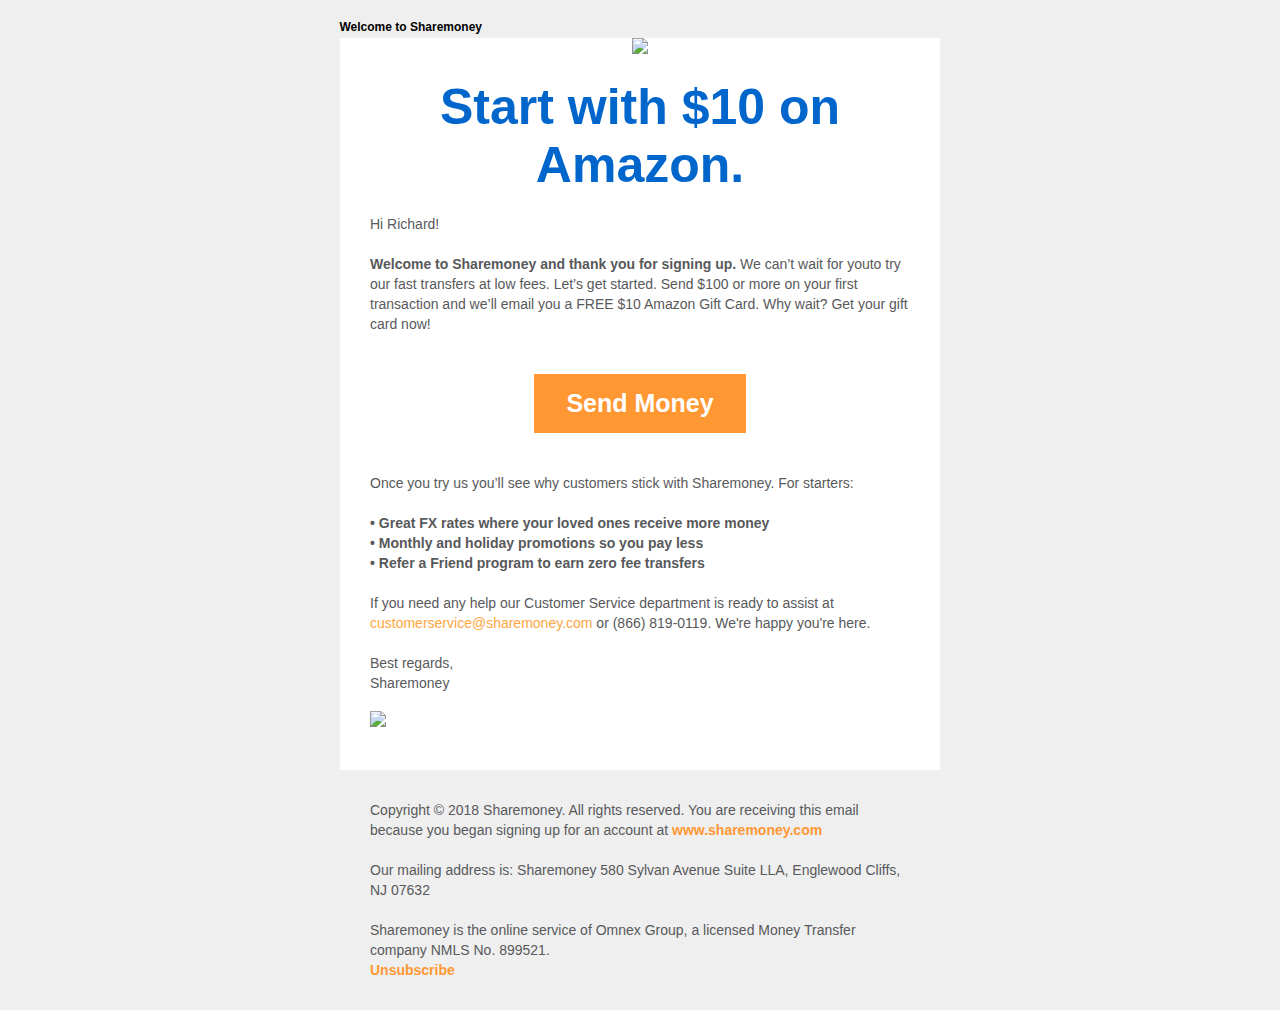
==== index.html @ 627c9953 "Add files via upload" ====
<!DOCTYPE html>
<html xmlns="http://www.w3.org/1999/xhtml" lang="en" xml:lang="en" >
<meta http-equiv="Content-Type" content="text/html; charset=utf-8">
<head>

<title>Welcome to Sharemoney</title>

<meta name="viewport" content="width=device-width, initial-scale=1">

</head>
<head>
  <style type="text/css" id="media-query">
   // *{border:1px solid black;}

    body {
    margin: 0;
    padding: 0; }


  .caja{background-color:white;
    color:#58595B;
    max-width: 600px;
    margin-right: auto;
  margin-left: auto;
margin-top: -20px;
padding-top: 40px;}




    .footer{
    color:#58595B;
     max-width: 600px;

  margin:auto;
  margin-top: 20px;

}



    .header{ max-width: 601px;
      text-align: center;
      margin:auto;
   }


    .button {
      background-color: #FF9833;
      border: none;
      color: white;
      padding: 15px 32px;
      text-align: center;
      text-decoration: none;
      display: inline-block;
      font-size: 25px;
      font-weight: bold;
      margin: 4px 2px;
      cursor: pointer;
  }


  .wrapper {
      text-align: center;
  }


  .button-image {
      background-color: #3AAEE0;
      border: none;
      color: white;
      padding: 15px 32px;
      text-align: center;
      text-decoration: none;
      display: inline-block;
      font-size: 16px;
      margin: 4px 2px;
      cursor: pointer;
  }

  @media (min-width: 610px) {
  .app {
  display: none;
  }
  }

    .app { color:#FF9833;
    text-align: center;
    }

    .app img{margin:10px;
      height:50px;
      width: auto;
    }


    .header img{
    width: 100%;
    height: auto;
      }






      .footer a{color:#FF9833;
        font-weight: bold;
        text-decoration: none;
        margin-top: 20px;
      }

      .refer img{
      width: 100%;
      height: auto;
        }



    </style>
    </head>

    <div style="background-color:#EFEFF0; font-family:'Helvetica Neue', Helvetica, Arial, sans-serif;;">



        <!--header>--->
      <div class="header">
        <div style=" text-align:left;padding-top:20px; padding-bottom:4px; font-size: 12px; font-weight: bold;">Welcome to Sharemoney</div>
         <img src="https://d15k2d11r6t6rl.cloudfront.net/public/users/Integrators/929cb090-e779-401a-b06c-c629ff6b0fea/ap-omnexgroupinc/Asset%202Sharemoney_Banner.png">
     </div>

      <!--cuerpo--->

      <div class="caja">
        <div style="font-size: 50px;text-align: center;color:#0066CC;font-weight: bold; padding-left: 30px;padding-right: 30px; padding-bottom:20px;">Start with $10 on Amazon.</div>
        <div style="font-size: 14px;line-height: 20px; padding-left: 30px;padding-right: 30px;
    ">
          Hi Richard!<br><br>
    <strong>Welcome to Sharemoney and thank you for signing up.</strong> We can’t wait for youto try our fast transfers at low fees. Let’s get started. Send $100 or more on your
    first transaction and we’ll email you a FREE $10 Amazon Gift Card. Why wait?
    Get your gift card now!</div>
        <br><br>
    <div class="wrapper">
        <a href="#" class="button" >Send Money</a>
        </div>
        <br><br>
        <div style="font-size: 14px;line-height: 20px; padding-left: 30px;padding-right: 30px;">Once you try us you’ll see why customers stick with Sharemoney. For starters:<br><br>
          <strong>
    • Great FX rates where your loved ones receive more money<br>
    • Monthly and holiday promotions so you pay less<br>
    • Refer a Friend program to earn zero fee transfers <br></strong><br>
    If you need any help our Customer Service department is ready to assist at
    <a href="mailto:customerservice@sharemoney.com" style=" text-decoration: none; color: #FFA641;
">customerservice@sharemoney.com</a> or (866) 819-0119.
    We're happy you're here.<br><br>
    Best regards,<br>
    Sharemoney</div>
        <br>


            <div>
              <div class="refer" style="font-size: 14px;line-height: 20px; padding-left: 30px;padding-right: 30px;  ">

              <a href=""><img src="images/Welcome_test-refer.png"></a>
        </div>

    </div><br>

      <div class="footer">

       <!--desaparece esto cuando sea mayor a 600 px>--->
         <div class="app" style="background-color:#EFEFF0; font-size: 14px;"><br>Download the free app <br>

           <a href="index.htm"><img src="http://swietarodzina.com.pl/wp-content/uploads/2017/03/App-Store.png"></a>
                  <a href="index.htm"><img src="http://www.thebelgiancafe.co.uk/wp-content/uploads/2014/01/Google-Play.jpg" ></a>

           </div>
      <!--acaba esto>--->


       <div  style="background-color:#EFEFF0; font-size: 14px; line-height: 20px; padding-top: 30px; padding-bottom: 30px; padding-left: 30px;padding-right: 30px;;">
    Copyright © 2018 Sharemoney. All rights reserved.
    You are receiving this email because you began signing up for an account at
         <a href="index.htm">www.sharemoney.com</a><br><br>
    Our mailing address is:
    Sharemoney
    580 Sylvan Avenue Suite LLA, Englewood Cliffs, NJ 07632<br><br>
    Sharemoney is the online service of Omnex Group, a licensed Money Transfer company
    NMLS No. 899521.<br>
         <a href="index.htm">Unsubscribe</a></div>

      </div>

    </div>




    </div>

    </html>
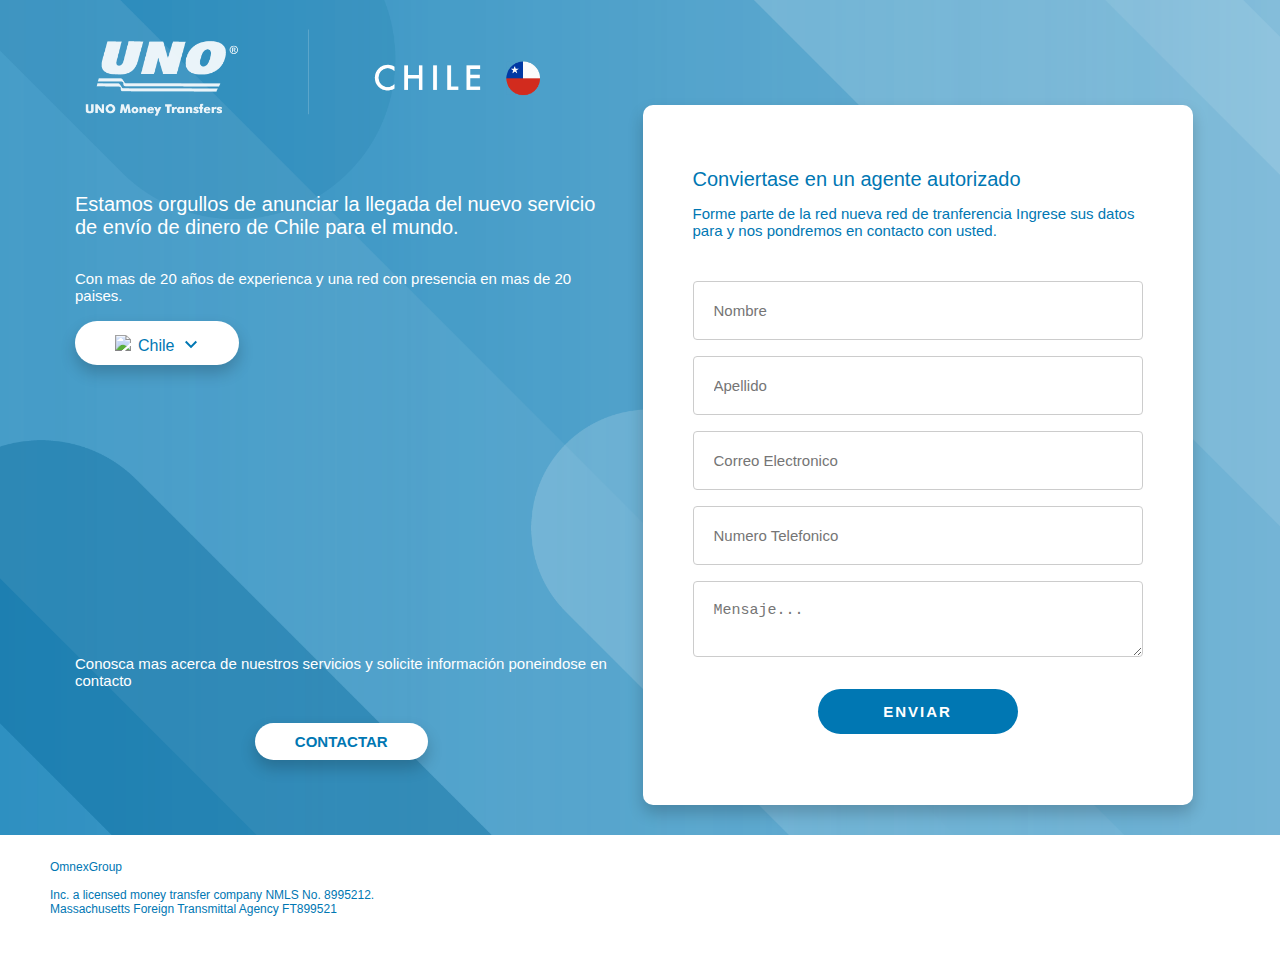
==== commit 1d09efcd: "Add files via upload" ====
--- a/index.html
+++ b/index.html
@@ -1,202 +1,180 @@
 <!DOCTYPE html>
-<html xmlns="http://www.w3.org/1999/xhtml" lang="en" xml:lang="en" >
-<meta http-equiv="Content-Type" content="text/html; charset=utf-8">
+<html>
 <head>
+<meta name="viewport" content="width=device-width, initial-scale=1.0">
+<link rel="stylesheet" href="styles.css">
+</head>
 
-<title>Welcome to Sharemoney</title>
+<body>
+  <main>
+  <div class="logo">
+<img src="images/logo.png" alt="UNO">
+  </div>
 
-<meta name="viewport" content="width=device-width, initial-scale=1">
-
-</head>
-<head>
-  <style type="text/css" id="media-query">
-   // *{border:1px solid black;}
-
-    body {
-    margin: 0;
-    padding: 0; }
-
-
-  .caja{background-color:white;
-    color:#58595B;
-    max-width: 600px;
-    margin-right: auto;
-  margin-left: auto;
-margin-top: -20px;
-padding-top: 40px;}
+  <div class="contenido">
+    <h1>Estamos orgullos de anunciar la llegada
+    del nuevo servicio de envío de dinero
+    de Chile para el mundo.</h1>
+<br>
+Con mas de 20 años de experienca
+y una red con presencia en mas de 20 paises.
+<br><br>
 
 
 
-
-    .footer{
-    color:#58595B;
-     max-width: 600px;
-
-  margin:auto;
-  margin-top: 20px;
-
-}
+  <button class="accordion"><img src="png/cl.png">Chile
+<svg xmlns="https://www.w3.org/2000/svg"
+aria-hidden="true"
+focusable="false"
+width="20px"
+height="20px"
+viewBox="0 0 20 16"
+fill="#0077B3">
+<path d="M7.41 7.84L12 12.42l4.59-4.58L18 9.25l-6 6-6-6z">
+</path><path d="M0-.75h24v24H0z" fill="none"></path></svg></button>
+<div class="panel">
+<p><img src="png/bo.png">Bolivia</p>
+<p><img src="png/py.png">Paraguay</p>
+<p><img src="png/pe.png">Peru</p>
+<p><img src="png/do.png">Republica Dominicana</p>
+<p><img src="png/ht.png">Haiti</p>
+<p><img src="png/co.png">Colombia</p>
+<p><img src="png/sn.png">Senegal</p>
+<p><img src="png/ec.png">Ecuador</p>
+</div>
 
 
 
-    .header{ max-width: 601px;
-      text-align: center;
-      margin:auto;
-   }
+<script>
+var acc = document.getElementsByClassName("accordion");
+var i;
+
+for (i = 0; i < acc.length; i++) {
+  acc[i].addEventListener("click", function() {
+    this.classList.toggle("active");
+    var panel = this.nextElementSibling;
+    if (panel.style.maxHeight){
+      panel.style.maxHeight = null;
+    } else {
+      panel.style.maxHeight = panel.scrollHeight + "px";
+    }
+  });
+}
+</script>
 
 
-    .button {
-      background-color: #FF9833;
-      border: none;
-      color: white;
-      padding: 15px 32px;
-      text-align: center;
-      text-decoration: none;
-      display: inline-block;
-      font-size: 25px;
-      font-weight: bold;
-      margin: 4px 2px;
-      cursor: pointer;
-  }
+<div class="paises">
 
 
-  .wrapper {
-      text-align: center;
-  }
+  <div class="dropdown">
+    <button class="dropbtn"><img src="png/cl.png">Chile
+<svg xmlns="https://www.w3.org/2000/svg"
+aria-hidden="true"
+focusable="false"
+width="20px"
+height="20px"
+viewBox="0 0 20 16"
+fill="#0077B3">
+<path d="M7.41 7.84L12 12.42l4.59-4.58L18 9.25l-6 6-6-6z">
+</path><path d="M0-.75h24v24H0z" fill="none"></path></svg>
+    </button>
 
 
-  .button-image {
-      background-color: #3AAEE0;
-      border: none;
-      color: white;
-      padding: 15px 32px;
-      text-align: center;
-      text-decoration: none;
-      display: inline-block;
-      font-size: 16px;
-      margin: 4px 2px;
-      cursor: pointer;
-  }
+    <div class="dropdown-content">
+      <!--
+      <a href="#">Bolivia</a>
+      <a href="#">Bolivia</a>
+      <a href="#">Bolivia</a>
+      <a href="#">Colombia</a>
+      <a href="#">Republica Dominicana</a>
+      <a href="#">Senegal</a>
+      <a href="#">Haiti</a>
+      <a href="#">Ecuador</a>
+    -->
 
-  @media (min-width: 610px) {
-  .app {
-  display: none;
-  }
-  }
-
-    .app { color:#FF9833;
-    text-align: center;
-    }
-
-    .app img{margin:10px;
-      height:50px;
-      width: auto;
-    }
-
-
-    .header img{
-    width: 100%;
-    height: auto;
-      }
-
-
-
-
-
-
-      .footer a{color:#FF9833;
-        font-weight: bold;
-        text-decoration: none;
-        margin-top: 20px;
-      }
-
-      .refer img{
-      width: 100%;
-      height: auto;
-        }
-
-
-
-    </style>
-    </head>
-
-    <div style="background-color:#EFEFF0; font-family:'Helvetica Neue', Helvetica, Arial, sans-serif;;">
-
-
-
-        <!--header>--->
-      <div class="header">
-        <div style=" text-align:left;padding-top:20px; padding-bottom:4px; font-size: 12px; font-weight: bold;">Welcome to Sharemoney</div>
-         <img src="https://d15k2d11r6t6rl.cloudfront.net/public/users/Integrators/929cb090-e779-401a-b06c-c629ff6b0fea/ap-omnexgroupinc/Asset%202Sharemoney_Banner.png">
-     </div>
-
-      <!--cuerpo--->
-
-      <div class="caja">
-        <div style="font-size: 50px;text-align: center;color:#0066CC;font-weight: bold; padding-left: 30px;padding-right: 30px; padding-bottom:20px;">Start with $10 on Amazon.</div>
-        <div style="font-size: 14px;line-height: 20px; padding-left: 30px;padding-right: 30px;
-    ">
-          Hi Richard!<br><br>
-    <strong>Welcome to Sharemoney and thank you for signing up.</strong> We can’t wait for youto try our fast transfers at low fees. Let’s get started. Send $100 or more on your
-    first transaction and we’ll email you a FREE $10 Amazon Gift Card. Why wait?
-    Get your gift card now!</div>
-        <br><br>
-    <div class="wrapper">
-        <a href="#" class="button" >Send Money</a>
-        </div>
-        <br><br>
-        <div style="font-size: 14px;line-height: 20px; padding-left: 30px;padding-right: 30px;">Once you try us you’ll see why customers stick with Sharemoney. For starters:<br><br>
-          <strong>
-    • Great FX rates where your loved ones receive more money<br>
-    • Monthly and holiday promotions so you pay less<br>
-    • Refer a Friend program to earn zero fee transfers <br></strong><br>
-    If you need any help our Customer Service department is ready to assist at
-    <a href="mailto:customerservice@sharemoney.com" style=" text-decoration: none; color: #FFA641;
-">customerservice@sharemoney.com</a> or (866) 819-0119.
-    We're happy you're here.<br><br>
-    Best regards,<br>
-    Sharemoney</div>
-        <br>
-
-
-            <div>
-              <div class="refer" style="font-size: 14px;line-height: 20px; padding-left: 30px;padding-right: 30px;  ">
-
-              <a href=""><img src="images/Welcome_test-refer.png"></a>
-        </div>
-
-    </div><br>
-
-      <div class="footer">
-
-       <!--desaparece esto cuando sea mayor a 600 px>--->
-         <div class="app" style="background-color:#EFEFF0; font-size: 14px;"><br>Download the free app <br>
-
-           <a href="index.htm"><img src="http://swietarodzina.com.pl/wp-content/uploads/2017/03/App-Store.png"></a>
-                  <a href="index.htm"><img src="http://www.thebelgiancafe.co.uk/wp-content/uploads/2014/01/Google-Play.jpg" ></a>
-
-           </div>
-      <!--acaba esto>--->
-
-
-       <div  style="background-color:#EFEFF0; font-size: 14px; line-height: 20px; padding-top: 30px; padding-bottom: 30px; padding-left: 30px;padding-right: 30px;;">
-    Copyright © 2018 Sharemoney. All rights reserved.
-    You are receiving this email because you began signing up for an account at
-         <a href="index.htm">www.sharemoney.com</a><br><br>
-    Our mailing address is:
-    Sharemoney
-    580 Sylvan Avenue Suite LLA, Englewood Cliffs, NJ 07632<br><br>
-    Sharemoney is the online service of Omnex Group, a licensed Money Transfer company
-    NMLS No. 899521.<br>
-         <a href="index.htm">Unsubscribe</a></div>
-
-      </div>
+    <div class="divTable blueTable">
+<div class="divTableBody">
+<div class="divTableRow">
+<div class="divTableCell"><img src="png/bo.png">Bolivia</div>
+<div class="divTableCell"><img src="png/py.png">Paraguay</div>
+</div>
+<div class="divTableRow">
+<div class="divTableCell"><img src="png/pe.png">Peru</div>
+<div class="divTableCell"><img src="png/co.png">Colombia</div>
+</div>
+<div class="divTableRow">
+<div class="divTableCell"><img src="png/do.png">Republica Dominicana</div>
+<div class="divTableCell"><img src="png/sn.png">Senegal</div>
+</div>
+<div class="divTableRow">
+<div class="divTableCell"><img src="png/ht.png">Haiti</div>
+<div class="divTableCell"><img src="png/ec.png">Ecuador</div>
+</div>
+</div>
+</div>
 
     </div>
 
+</div>
+</div>
+
+<br><br>
+  Conosca mas acerca de nuestros servicios
+y solicite información poneindose en contacto
+
+<div class="wrapper">
+  <br><br>
+<a href="mailto:ventas@unomoneytransfer.cl" class="botone">
+CONTACTAR</a></div>
 
 
+</div>
+</div>
 
+  </div>
+  <div class="formulario">
+
+<div class="formulario-tabla">
+
+
+    <h1>Conviertase en un
+agente autorizado </h1>
+
+Forme parte de la red nueva red de tranferencia
+Ingrese sus datos para y nos pondremos en contacto
+con usted.
+<br><br><br>
+
+
+<form action="/contact_form-handler.php">
+    <label for="fname"></label>
+    <input type="text" class="form-control" name="name" placeholder="Nombre">
+
+    <label for="lname"></label>
+    <input type="text" class="form-control" name="lastname" placeholder="Apellido">
+
+    <label for="correo"></label>
+    <input type="text" class="form-control" name="email" placeholder="Correo Electronico">
+
+    <label for="numero"></label>
+    <input type="text" class="form-control" name="number" placeholder="Numero Telefonico">
+
+    <textarea name="message" class="form-control" placeholder="Mensaje..." ></textarea>
+    <br><br>
+<div class="wrapper">
+
+
+    <input type="submit" value="ENVIAR">
     </div>
+  </form>
 
-    </html>
+</div>
+</div>
+
+     </main>
+     <div class="footer">OmnexGroup<br><br>
+     Inc. a licensed money transfer company NMLS No. 8995212.<br>
+   Massachusetts Foreign Transmittal Agency FT899521</div>
+
+   </body>
+   </html>
--- a/styles.css
+++ b/styles.css
@@ -0,0 +1,324 @@
+/*{border:solid}*/
+main{
+  display: grid;
+  grid-gap:5px;
+ }
+/* para que se esciba inline
+main > * {
+    display: flex;
+} */
+
+body{color:white;
+  margin: 0;
+  font-family: 'Futura', sans-serif;
+  font-size:15px;
+}
+
+main{
+  background-image:url("images/background.png");
+  background-repeat:no-repeat;
+    background-size:cover;
+    min-height: 85vh;
+}
+
+.logo img{max-height: 100px;
+  max-width: 90vw;
+}
+
+.logo{padding: 25px;
+  max-height: 100px;
+}
+
+
+.contenido{padding: 25px;
+  margin-left: 5px;
+  margin-right: 5px;
+margin-bottom: 50px;
+margin-top: 50px;
+}
+
+
+.contenido h1{
+max-width: 600px;
+font-size: 20px;
+font-weight:lighter;}
+
+.paises{
+  height: 300px;
+}
+
+
+.wrapper {max-width: 600px;
+    text-align: center;
+}
+
+.botone{
+  background-color: #FFFFFF;
+  border: none;
+  color: #0077B3;
+  padding: 10px 40px;
+  text-align: center;
+  text-decoration: none;
+  display: inline-block;
+  font-size: 15px;
+  font-weight: bold;
+  cursor: pointer;
+  border-radius: 50px;
+  box-shadow: 0px 8px 16px 0px rgba(0,0,0,0.2);
+}
+
+
+
+.formulario-tabla{color:#0077B3;
+  background-color: white;
+  box-shadow: 0px 8px 16px 0px rgba(0,0,0,0.2);
+  padding: 30px;
+}
+
+
+.formulario h1{font-size: 20px;
+  font-weight: lighter;
+}
+
+function formSubmit() {
+    document.forms["myForm"].submit();
+}
+
+.footer{height: 95px;
+  color:#0077B3;
+  background-color: white;
+  padding: 25px;
+  max-height: 100px;
+  font-size: 12px;
+}
+
+
+@media(max-width: 600px){
+.paises{display: none;}
+}
+
+/*desktop*/
+@media(min-width: 600px){
+main{
+ grid-template-columns: 1fr 1fr;
+ grid-template-rows: 100px 1fr ;
+ }
+
+.logo{margin-left: 50px;
+  grid-row: 1/2;
+}
+
+  .contenido{margin-left: 50px;
+  grid-column: 1/2;
+  grid-row: 2/3;
+    }
+
+  .formulario{
+  grid-column: 2/3;
+  grid-row: 2/3;
+    }
+
+.formulario-tabla{
+min-width: 400px;
+max-width: 450px;
+border-radius: 10px;
+padding: 50px;
+height: 600px;
+}
+
+.footer{ margin-left: 25px;
+}
+
+.accordion{
+  display: none;
+}
+
+
+}
+
+
+
+/*form*/
+
+
+
+input[type=text], select {
+    width: 100%;
+    padding: 20px 20px;
+    margin: 8px 0;
+    display: inline-block;
+    border: 1px solid #ccc;
+    border-radius: 4px;
+    box-sizing: border-box;
+    font-size: 15px;
+
+}
+
+
+
+input[type=submit] {
+    width: 200px;
+    background-color: #0077B3;
+    color: white;
+    padding: 14px 20px;
+    margin: 4px 0;
+    border: none;
+    border-radius: 50px;
+    cursor: pointer;
+    font-size: 15px;
+    font-weight: bold;
+    letter-spacing: 2px;
+}
+
+input[type=submit]:hover {
+    background-color: #00597C;
+}
+
+
+
+
+/*DROPDOWN DESKTOP*/
+
+
+.dropbtn {
+    background-color: #FFFFFF;
+    color: #0077B3;
+    padding: 10px 40px;
+    font-size: 16px;
+    border: none;
+    border-radius: 50px;
+    box-shadow: 0px 8px 16px 0px rgba(0,0,0,0.2);
+}
+
+.dropdown {
+    position: relative;
+    display: inline-block;
+}
+
+.dropdown-content {
+    display: none;
+    position: absolute;
+    background-color: #FFFFFF;
+    width: 400px;
+    box-shadow: 0px 8px 16px 0px rgba(0,0,0,0.2);
+    z-index: 1;
+}
+
+.dropdown-content a {
+    color: grey;
+    padding: 12px 10px;
+    text-decoration: none;
+    display: block;
+}
+
+.dropdown-content a:hover {background-color: #ddd;
+border-radius: 20px 20px 20px 20px}
+
+.dropdown:hover .dropdown-content {
+  border-radius: 00px 20px 20px 20px;
+  display: block;}
+
+.dropdown:hover .dropbtn {
+border-radius: 20px 20px 00px 00px;
+}
+
+
+
+/*TABLA*/
+
+div.blueTable {
+}
+.divTable.blueTable .divTableCell, .divTable.blueTable .divTableHead {
+border-right: 50px solid rgba(76, 175, 80, 0.00);
+padding-left: 20px;
+padding-top: 20px;
+padding-bottom: 20px;
+white-space: nowrap;
+}
+.divTable.blueTable .divTableBody .divTableCell {
+  font-size: 15px;
+  color: #0077B3;
+}
+
+.divTable{ display: table; }
+.divTableRow { display: table-row; }
+.divTableHeading { display: table-header-group;}
+.divTableCell, .divTableHead { display: table-cell;}
+.divTableHeading { display: table-header-group;}
+.divTableFoot { display: table-footer-group;}
+.divTableBody { display: table-row-group;}
+
+.divTable img{
+margin-right: 7px;
+}
+
+.dropbtn img{
+  margin-right: 7px;
+}
+
+
+
+/*accordion*/
+
+
+.accordion {
+    background-color: #eee;
+    color: #444;
+    cursor: pointer;
+    padding: 18px;
+
+    border: none;
+    text-align: left;
+    outline: none;
+    font-size: 20px;
+    transition: 0.4s;
+
+    background-color: #FFFFFF;
+    color: #0077B3;
+    padding: 10px 25px;
+    font-size: 16px;
+    border: none;
+    border-radius: 50px;
+    box-shadow: 0px 8px 16px 0px rgba(0,0,0,0.2);
+
+}
+
+.active, .accordion:hover {
+    box-shadow: 0px 8px 16px 0px rgba(0,0,0,0.0);
+    border-radius: 20px 20px 00px 00px;
+}
+
+.panel {
+    padding: 0 18px;
+    background-color: white;
+    max-height: 0;
+    overflow: hidden;
+    transition: max-height 0.2s ease-out;
+
+    box-shadow: 0px 8px 16px 0px rgba(0,0,0,0.2);
+    border-radius: 00px 20px 20px 20px;
+    padding-left: 25px;
+    color: #0077B3;
+ }
+
+ .accordion img{
+   margin-right: 10px;
+ }
+
+ .panel img{
+   margin-right: 10px;
+ }
+
+
+/*mensajedetexto*/
+
+.form-control{
+  width: 100%;
+  padding: 20px 20px;
+  margin: 8px 0;
+  display: inline-block;
+  border: 1px solid #ccc;
+  border-radius: 4px;
+  box-sizing: border-box;
+  font-size: 15px;
+}
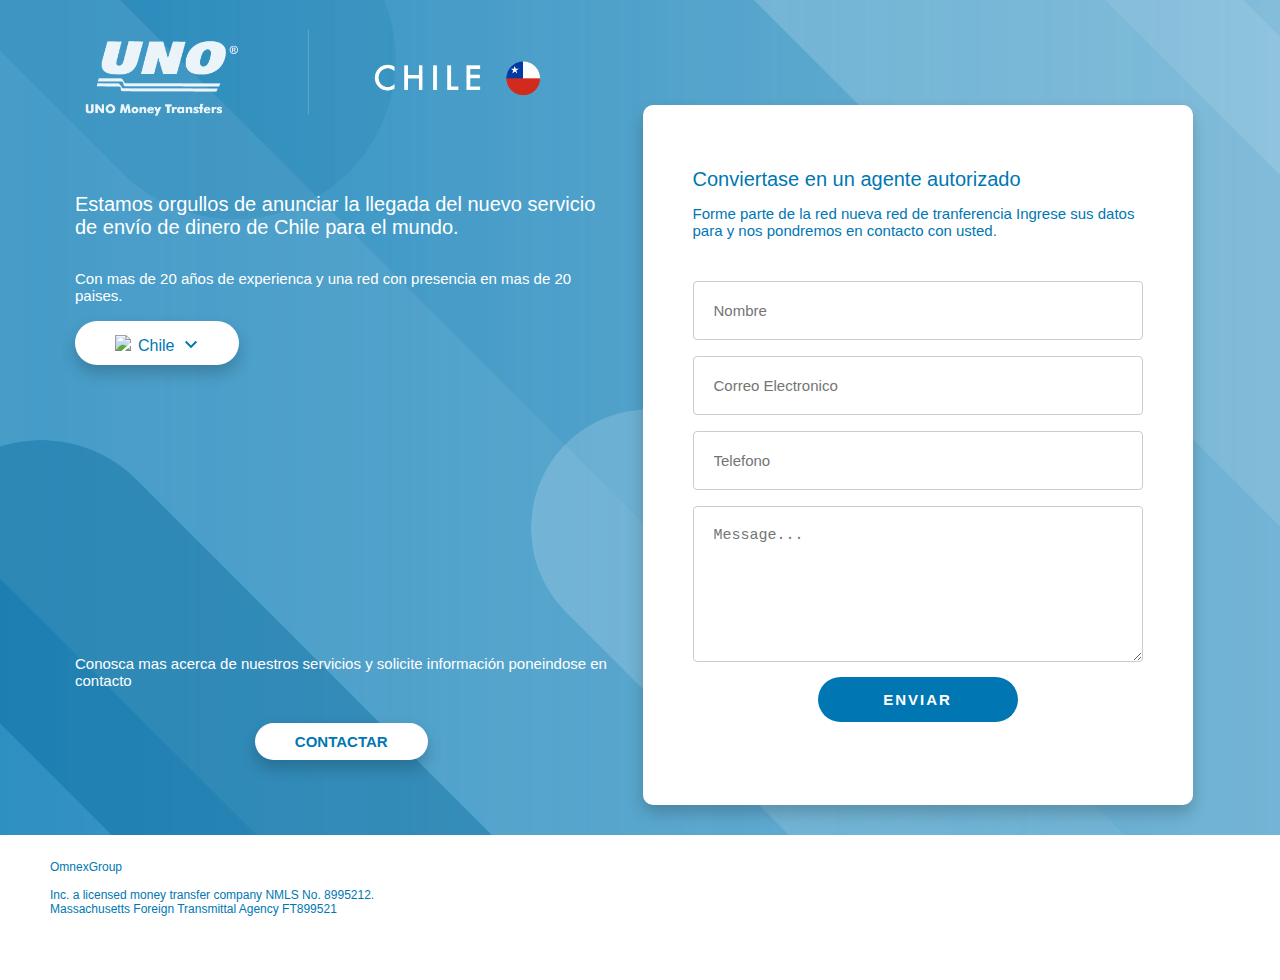
==== commit 6d22a025: "Add files via upload" ====
--- a/index.html
+++ b/index.html
@@ -144,9 +144,19 @@
 Ingrese sus datos para y nos pondremos en contacto
 con usted.
 <br><br><br>
-
-
-<form action="/contact_form-handler.php">
+<!--nuevaforma  -->
+<form class="contact-form" action="contactform.php" method="post">
+  <input type="text" name="name" placeholder="Nombre">
+  <input type="text" name="mail" placeholder="Correo Electronico">
+  <input type="text" name="subject" placeholder="Telefono">
+  <textarea name="message" class="form-control" placeholder="Message..."></textarea>
+<div class="wrapper">
+  <!--submit boton <input type="submit" name="submit">SEND MAIL</button> -->
+  <input type="submit" value="ENVIAR">
+  </div>
+</form>
+<!--vieja
+<form action="/contact-form-handler.php">
     <label for="fname"></label>
     <input type="text" class="form-control" name="name" placeholder="Nombre">
 
@@ -159,15 +169,14 @@
     <label for="numero"></label>
     <input type="text" class="form-control" name="number" placeholder="Numero Telefonico">
 
-    <textarea name="message" class="form-control" placeholder="Mensaje..." ></textarea>
+    <textarea name="message" class="form-control" placeholder="Mensaje..." type="text" >
+    </textarea>
     <br><br>
 <div class="wrapper">
-
-
     <input type="submit" value="ENVIAR">
     </div>
   </form>
-
+forma  -->
 </div>
 </div>
 
--- a/styles.css
+++ b/styles.css
@@ -315,6 +315,7 @@
 .form-control{
   width: 100%;
   padding: 20px 20px;
+  padding-bottom: 100px;
   margin: 8px 0;
   display: inline-block;
   border: 1px solid #ccc;
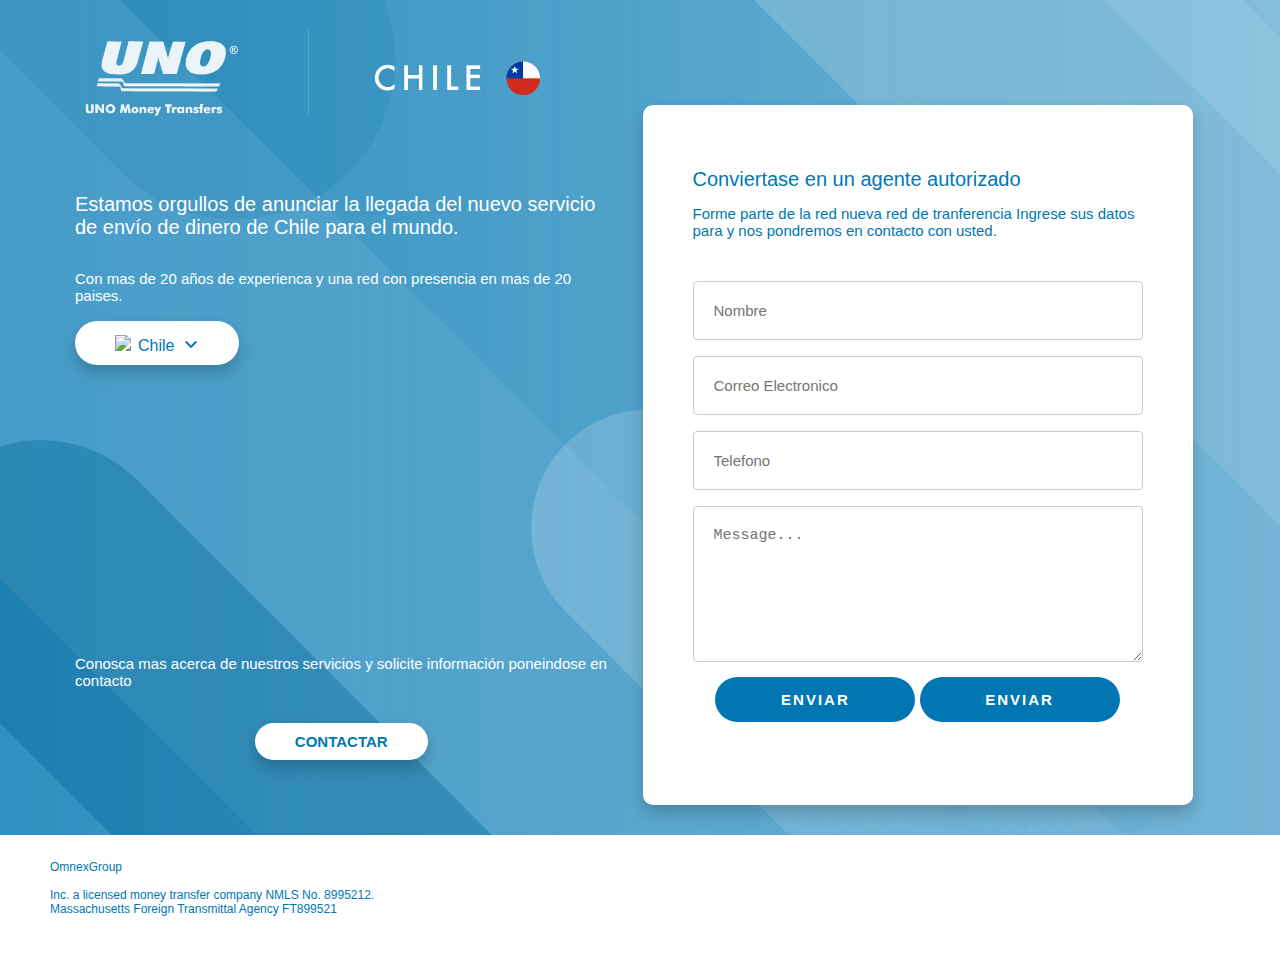
==== commit ca4e63c7: "Add files via upload" ====
--- a/index.html
+++ b/index.html
@@ -151,7 +151,7 @@
   <input type="text" name="subject" placeholder="Telefono">
   <textarea name="message" class="form-control" placeholder="Message..."></textarea>
 <div class="wrapper">
-  <!--submit boton <input type="submit" name="submit">SEND MAIL</button> -->
+  <input type="submit" name="submit" value="ENVIAR"></button> 
   <input type="submit" value="ENVIAR">
   </div>
 </form>
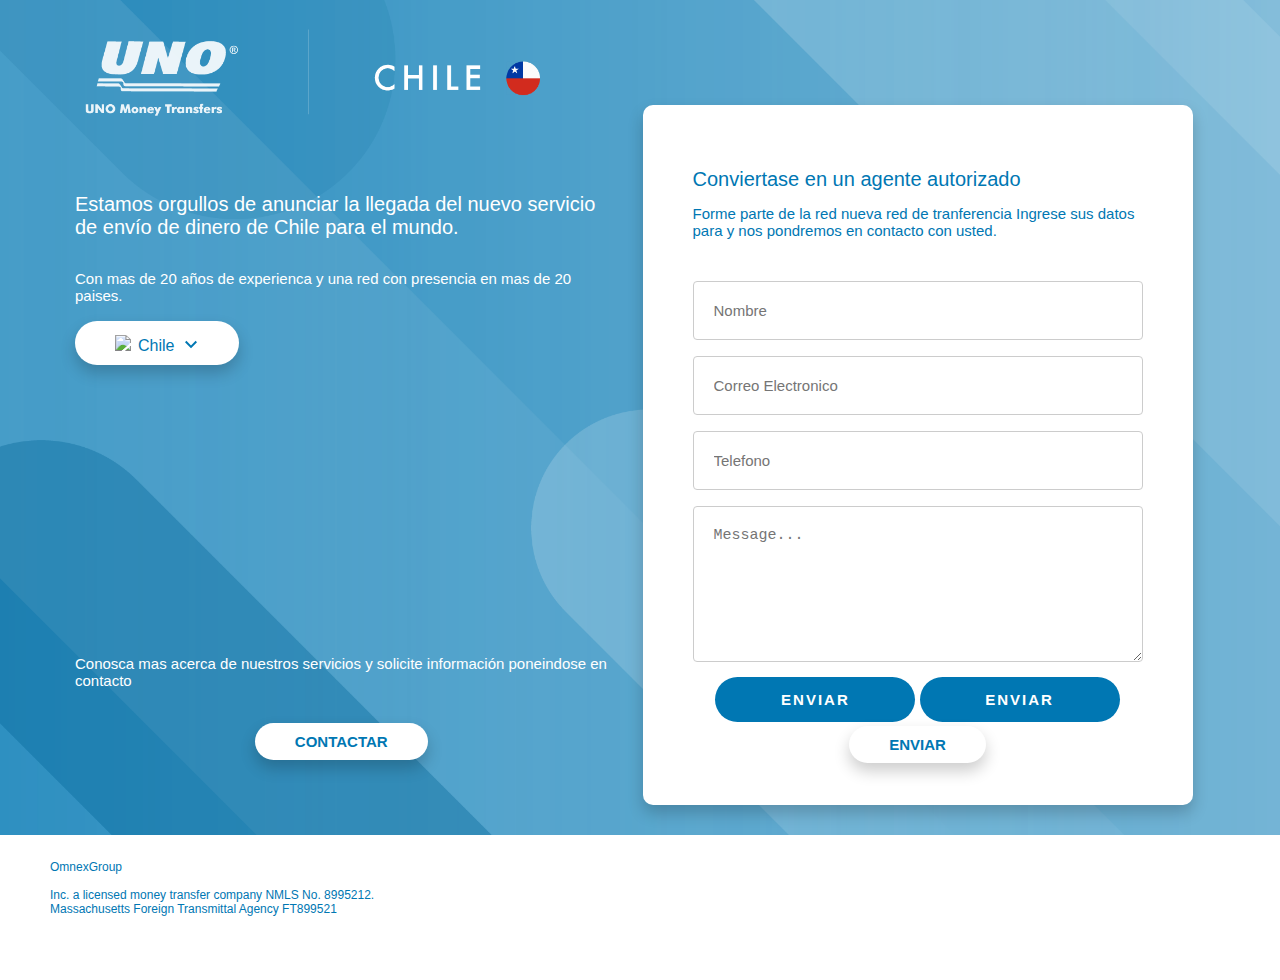
==== commit b28434ab: "Add files via upload" ====
--- a/index.html
+++ b/index.html
@@ -151,8 +151,9 @@
   <input type="text" name="subject" placeholder="Telefono">
   <textarea name="message" class="form-control" placeholder="Message..."></textarea>
 <div class="wrapper">
-  <input type="submit" name="submit" value="ENVIAR"></button> 
-  <input type="submit" value="ENVIAR">
+  <input type="submit" name="submit" value="ENVIAR"></button>
+  <input type="submit" value="ENVIAR" >
+  <input type="button" value="ENVIAR" id="boton">
   </div>
 </form>
 <!--vieja
--- a/styles.css
+++ b/styles.css
@@ -323,3 +323,18 @@
   box-sizing: border-box;
   font-size: 15px;
 }
+
+#boton{
+  background-color: #FFFFFF;
+  border: none;
+  color: #0077B3;
+  padding: 10px 40px;
+  text-align: center;
+  text-decoration: none;
+  display: inline-block;
+  font-size: 15px;
+  font-weight: bold;
+  cursor: pointer;
+  border-radius: 50px;
+  box-shadow: 0px 8px 16px 0px rgba(0,0,0,0.2);
+}
